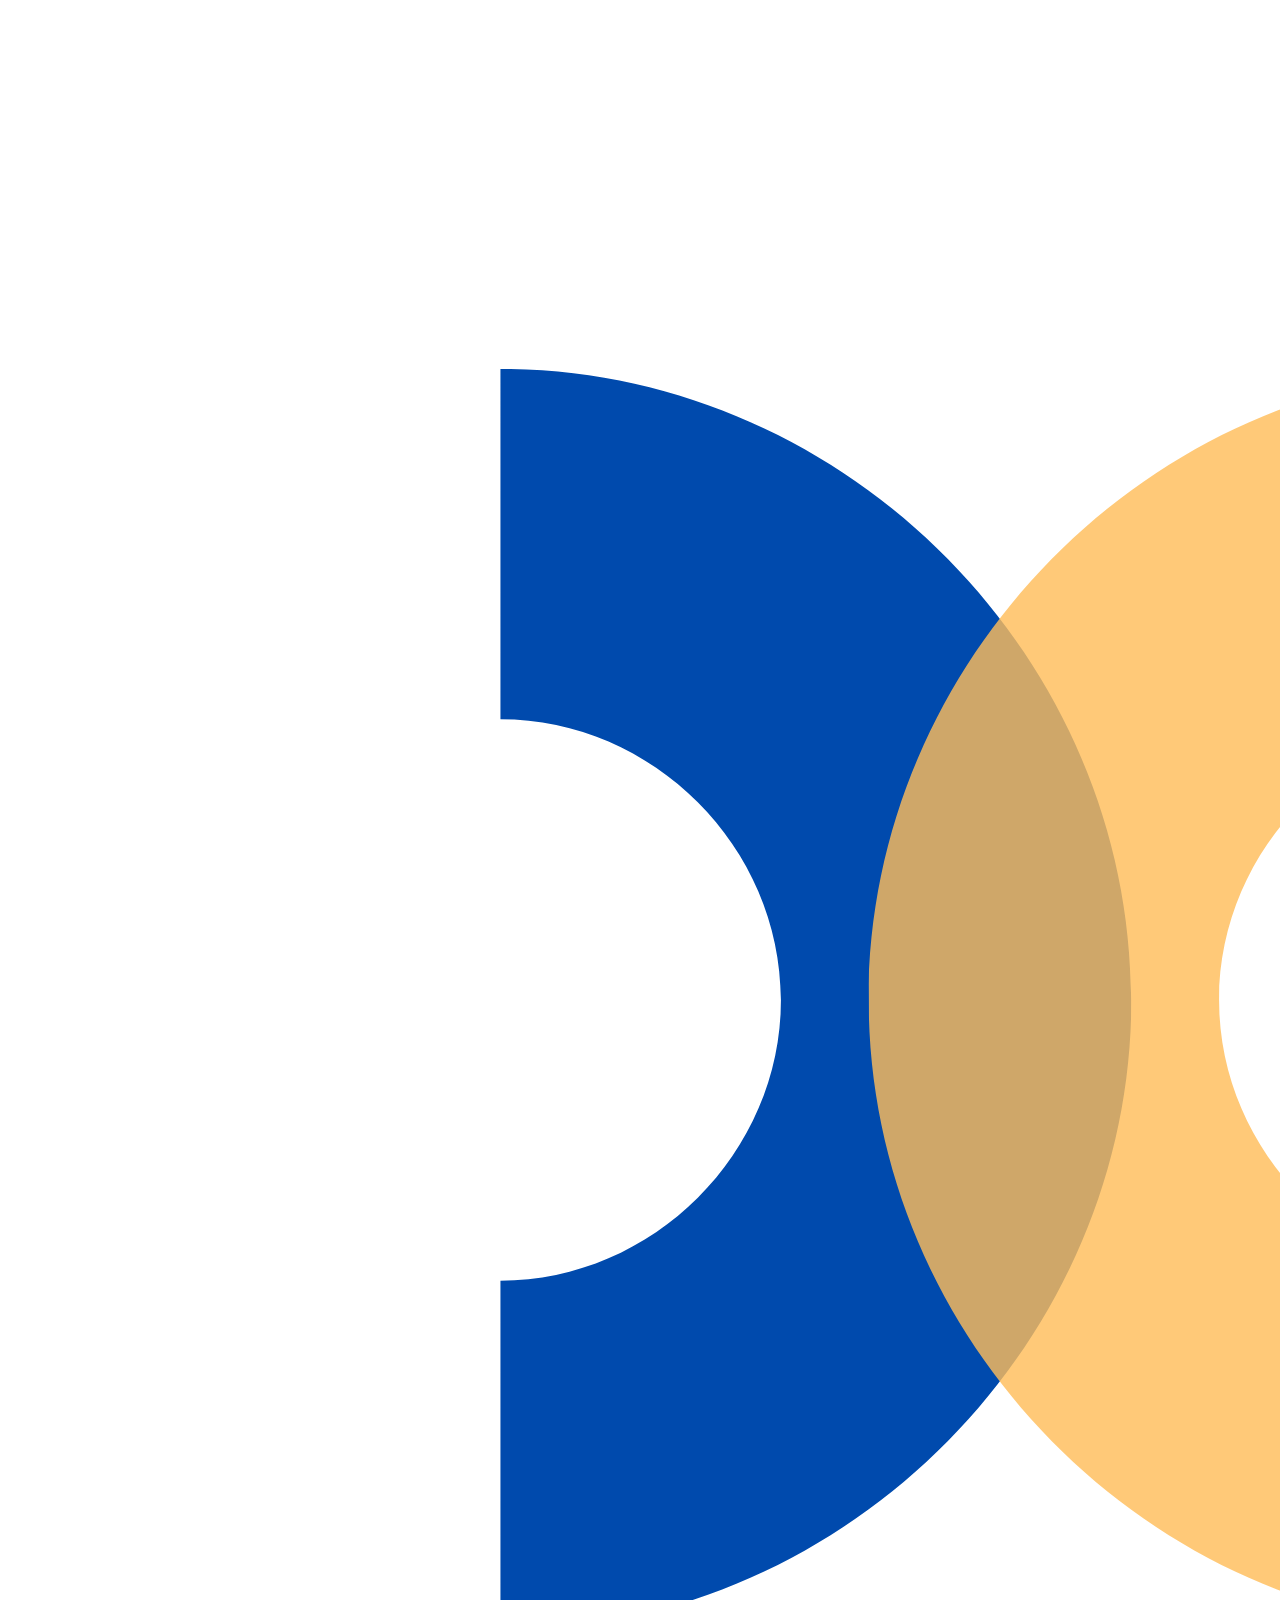
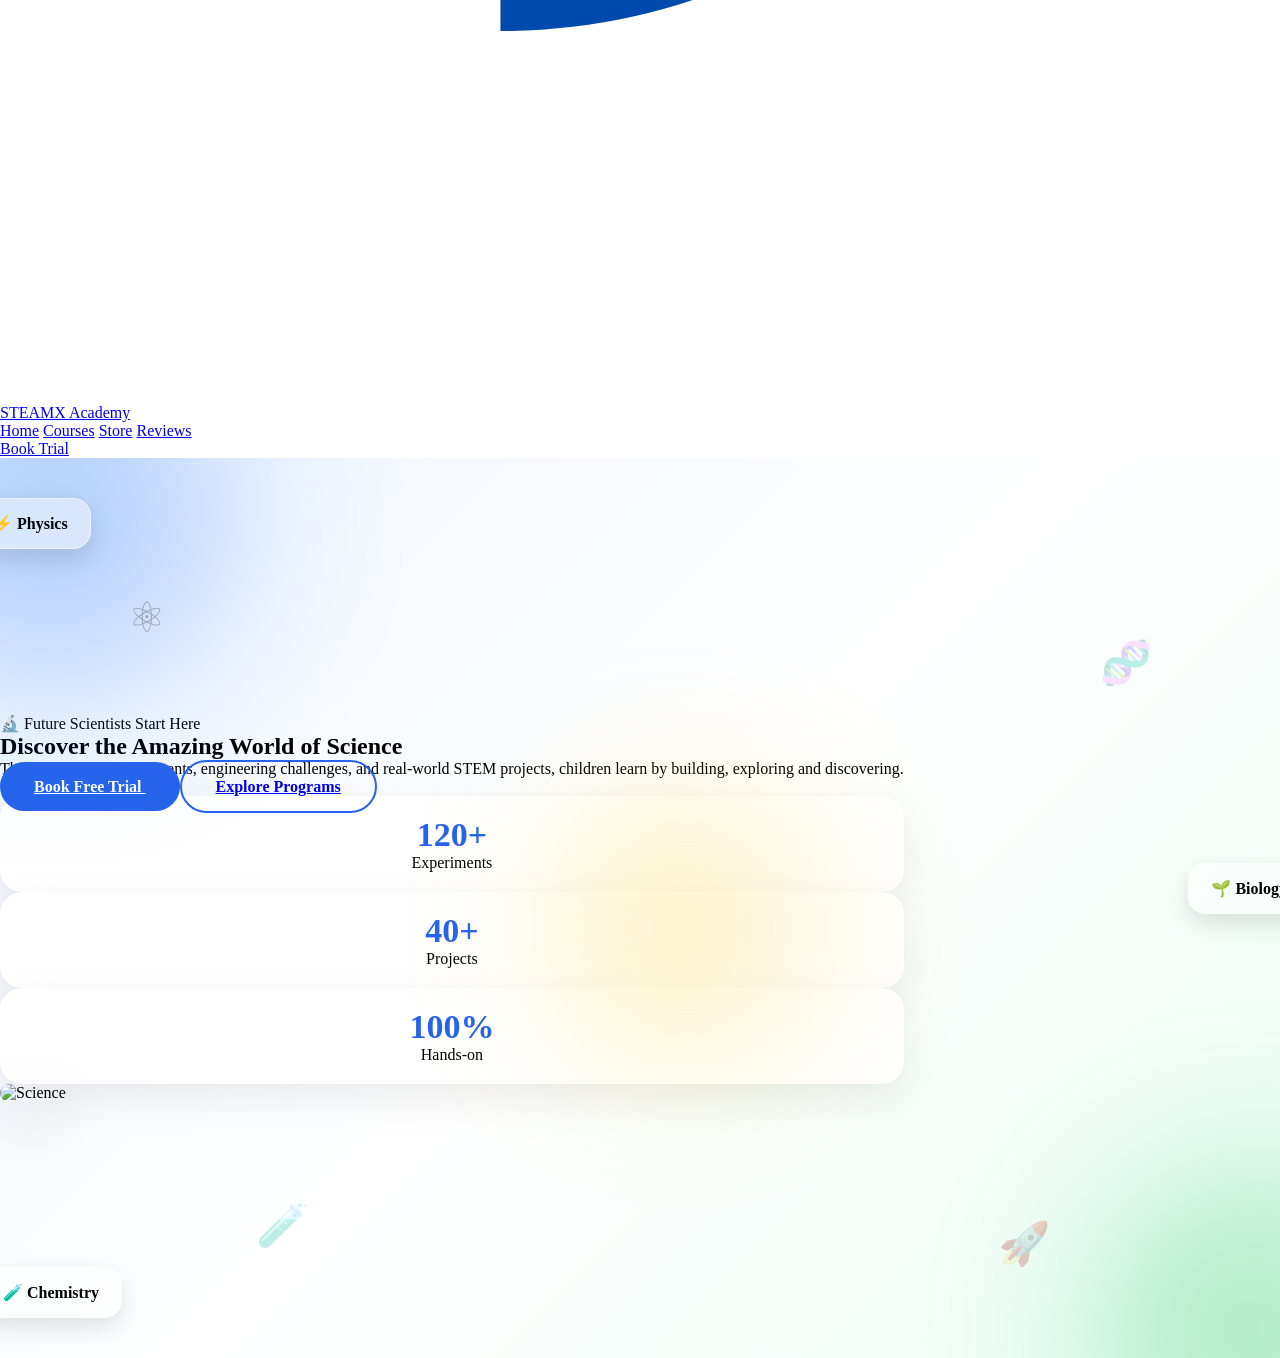
==== courses/science.html @ b26ac090 "update" ====
<!DOCTYPE html>
<html lang="en" class="scroll-smooth">

<head>

    <meta charset="UTF-8">
    <meta name="viewport" content="width=device-width, initial-scale=1.0">

    <title>Science Program | STEAMX Academy</title>

    <meta name="description"
        content="Hands-on Science learning for kids through exciting experiments, STEM challenges and engineering projects.">

    <!-- Google Font -->
    <link
        href="https://fonts.googleapis.com/css2?family=Poppins:wght@300;400;500;600;700;800&display=swap"
        rel="stylesheet">

    <!-- Tailwind -->
    <script src="https://cdn.tailwindcss.com"></script>

    <script>
        tailwind.config = {
            theme: {
                extend: {

                    fontFamily: {
                        sans: ['Poppins', 'sans-serif']
                    },

                    colors: {

                        brandBlue: {
                            50: '#eff6ff',
                            100: '#dbeafe',
                            500: '#3b82f6',
                            600: '#2563eb',
                            700: '#1d4ed8'
                        },

                        brandGreen: {
                            400: '#4ade80',
                            500: '#22c55e',
                            600: '#16a34a'
                        }

                    }

                }
            }
        }
    </script>

    <link rel="stylesheet" href="../css/styles.css">
    <link rel="stylesheet" href="../css/science.css">

</head>

<body class="font-sans bg-white text-gray-800">

<!-- ===================== NAVBAR ===================== -->

<nav class="fixed top-0 w-full bg-white/90 backdrop-blur-lg border-b border-gray-100 z-50">

<div class="max-w-7xl mx-auto px-6">

<div class="flex justify-between items-center h-20">

<a href="../index.html"
class="flex items-center gap-3">

<img src="../assets/icon.png"
class="w-12">

<span
class="font-extrabold text-2xl">

STEAMX Academy

</span>

</a>

<div class="hidden lg:flex gap-8 font-medium">

<a href="../index.html">Home</a>

<a href="../index.html#curriculum">Courses</a>

<a href="../index.html#store">Store</a>

<a href="../index.html#reviews">Reviews</a>

</div>

<a href="../index.html#booking"
class="bg-yellow-400 hover:bg-yellow-500 px-6 py-3 rounded-full font-bold">

Book Trial

</a>

</div>

</div>

</nav>

<!-- ===================== HERO ===================== -->

<section class="hero">

<div class="hero-shape one"></div>

<div class="hero-shape two"></div>

<div class="hero-shape three"></div>

<div class="floating atom">⚛</div>

<div class="floating dna">🧬</div>

<div class="floating flask">🧪</div>

<div class="floating rocket">🚀</div>

<div class="max-w-7xl mx-auto px-6">

<div class="grid lg:grid-cols-2 gap-16 items-center min-h-screen">

<!-- LEFT -->

<div>

<div class="inline-flex items-center gap-3 bg-blue-100 text-blue-700 px-5 py-2 rounded-full mb-8">

🔬 Future Scientists Start Here

</div>

<h1
class="text-5xl lg:text-7xl font-extrabold leading-tight mb-8">

Discover

the Amazing

<span class="text-brandBlue-600">

World of Science

</span>

</h1>

<p
class="text-xl text-gray-600 leading-relaxed mb-10">

Through exciting experiments,

engineering challenges,

and real-world STEM projects,

children learn by building,

exploring and discovering.

</p>

<div class="flex flex-wrap gap-5">

<a href="../index.html#booking"
class="hero-btn">

Book Free Trial

</a>

<a href="#domains"
class="hero-btn-outline">

Explore Programs

</a>

</div>

<!-- Stats -->

<div class="grid grid-cols-3 gap-6 mt-16">

<div class="stat-card">

<h2>120+</h2>

<p>Experiments</p>

</div>

<div class="stat-card">

<h2>40+</h2>

<p>Projects</p>

</div>

<div class="stat-card">

<h2>100%</h2>

<p>Hands-on</p>

</div>

</div>

</div>

<!-- RIGHT -->

<div class="relative">

<img
src="../assets/science/hero.png"
class="hero-image"
alt="Science">

<div class="glass-card top-card">

⚡ Physics

</div>

<div class="glass-card bottom-card">

🧪 Chemistry

</div>

<div class="glass-card right-card">

🌱 Biology

</div>

</div>

</div>

</div>

</section>

<script src="../js/science.js"></script>

</body>

</html>
---- css/styles.css ----
/* Custom animations */
.pulse-slow { 
    animation: pulse 2.5s cubic-bezier(0.4, 0, 0.6, 1) infinite; 
}

@keyframes pulse { 
    0%, 100% { opacity: 1; transform: scale(1); } 
    50% { opacity: .9; transform: scale(1.02); } 
}

/* Hide scrollbar for horizontal scrolling store */
.scrollbar-hide::-webkit-scrollbar { 
    display: none; 
}

.scrollbar-hide { 
    -ms-overflow-style: none; 
    scrollbar-width: none; 
}
---- css/science.css ----
*{
    margin:0;
    padding:0;
    box-sizing:border-box;
    }
    
    body{
    overflow-x:hidden;
    }
    
    .hero{
    
    position:relative;
    
    min-height:100vh;
    
    display:flex;
    
    align-items:center;
    
    overflow:hidden;
    
    background:
    linear-gradient(
    135deg,
    #eff6ff,
    #ffffff,
    #ecfdf5);
    
    }
    
    .hero-shape{
    
    position:absolute;
    
    border-radius:50%;
    
    filter:blur(90px);
    
    opacity:.35;
    
    }
    
    .one{
    
    width:350px;
    height:350px;
    
    background:#3b82f6;
    
    top:-120px;
    
    left:-120px;
    
    }
    
    .two{
    
    width:300px;
    height:300px;
    
    background:#22c55e;
    
    bottom:-120px;
    
    right:-120px;
    
    }
    
    .three{
    
    width:220px;
    height:220px;
    
    background:#facc15;
    
    top:40%;
    
    left:45%;
    
    }
    
    .hero-image{
    
    width:100%;
    
    border-radius:30px;
    
    box-shadow:0 25px 60px rgba(0,0,0,.15);
    
    animation:float 5s ease-in-out infinite;
    
    }
    
    @keyframes float{
    
    0%,100%{
    
    transform:translateY(0);
    
    }
    
    50%{
    
    transform:translateY(-15px);
    
    }
    
    }
    
    .hero-btn{
    
    background:#2563eb;
    
    color:white;
    
    padding:16px 34px;
    
    border-radius:999px;
    
    font-weight:700;
    
    transition:.3s;
    
    }
    
    .hero-btn:hover{
    
    transform:translateY(-5px);
    
    background:#1d4ed8;
    
    }
    
    .hero-btn-outline{
    
    border:2px solid #2563eb;
    
    padding:16px 34px;
    
    border-radius:999px;
    
    font-weight:700;
    
    transition:.3s;
    
    }
    
    .hero-btn-outline:hover{
    
    background:#2563eb;
    
    color:white;
    
    }
    
    .stat-card{
    
    background:white;
    
    padding:20px;
    
    border-radius:22px;
    
    box-shadow:0 15px 40px rgba(0,0,0,.08);
    
    text-align:center;
    
    }
    
    .stat-card h2{
    
    font-size:34px;
    
    font-weight:800;
    
    color:#2563eb;
    
    }
    
    .glass-card{
    
    position:absolute;
    
    padding:15px 22px;
    
    backdrop-filter:blur(15px);
    
    background:rgba(255,255,255,.45);
    
    border:1px solid rgba(255,255,255,.5);
    
    border-radius:18px;
    
    font-weight:700;
    
    box-shadow:0 10px 25px rgba(0,0,0,.12);
    
    }
    
    .top-card{
    
    top:40px;
    
    left:-30px;
    
    }
    
    .bottom-card{
    
    bottom:40px;
    
    left:-20px;
    
    }
    
    .right-card{
    
    right:-30px;
    
    top:45%;
    
    }
    
    .floating{
    
    position:absolute;
    
    font-size:42px;
    
    animation:orbit 10s linear infinite;
    
    opacity:.25;
    
    }
    
    .atom{
    
    left:10%;
    top:15%;
    }
    
    .dna{
    
    right:10%;
    top:20%;
    }
    
    .flask{
    
    left:20%;
    bottom:12%;
    }
    
    .rocket{
    
    right:18%;
    bottom:10%;
    }
    
    @keyframes orbit{
    
    50%{
    
    transform:translateY(-25px) rotate(10deg);
    
    }
    
    }
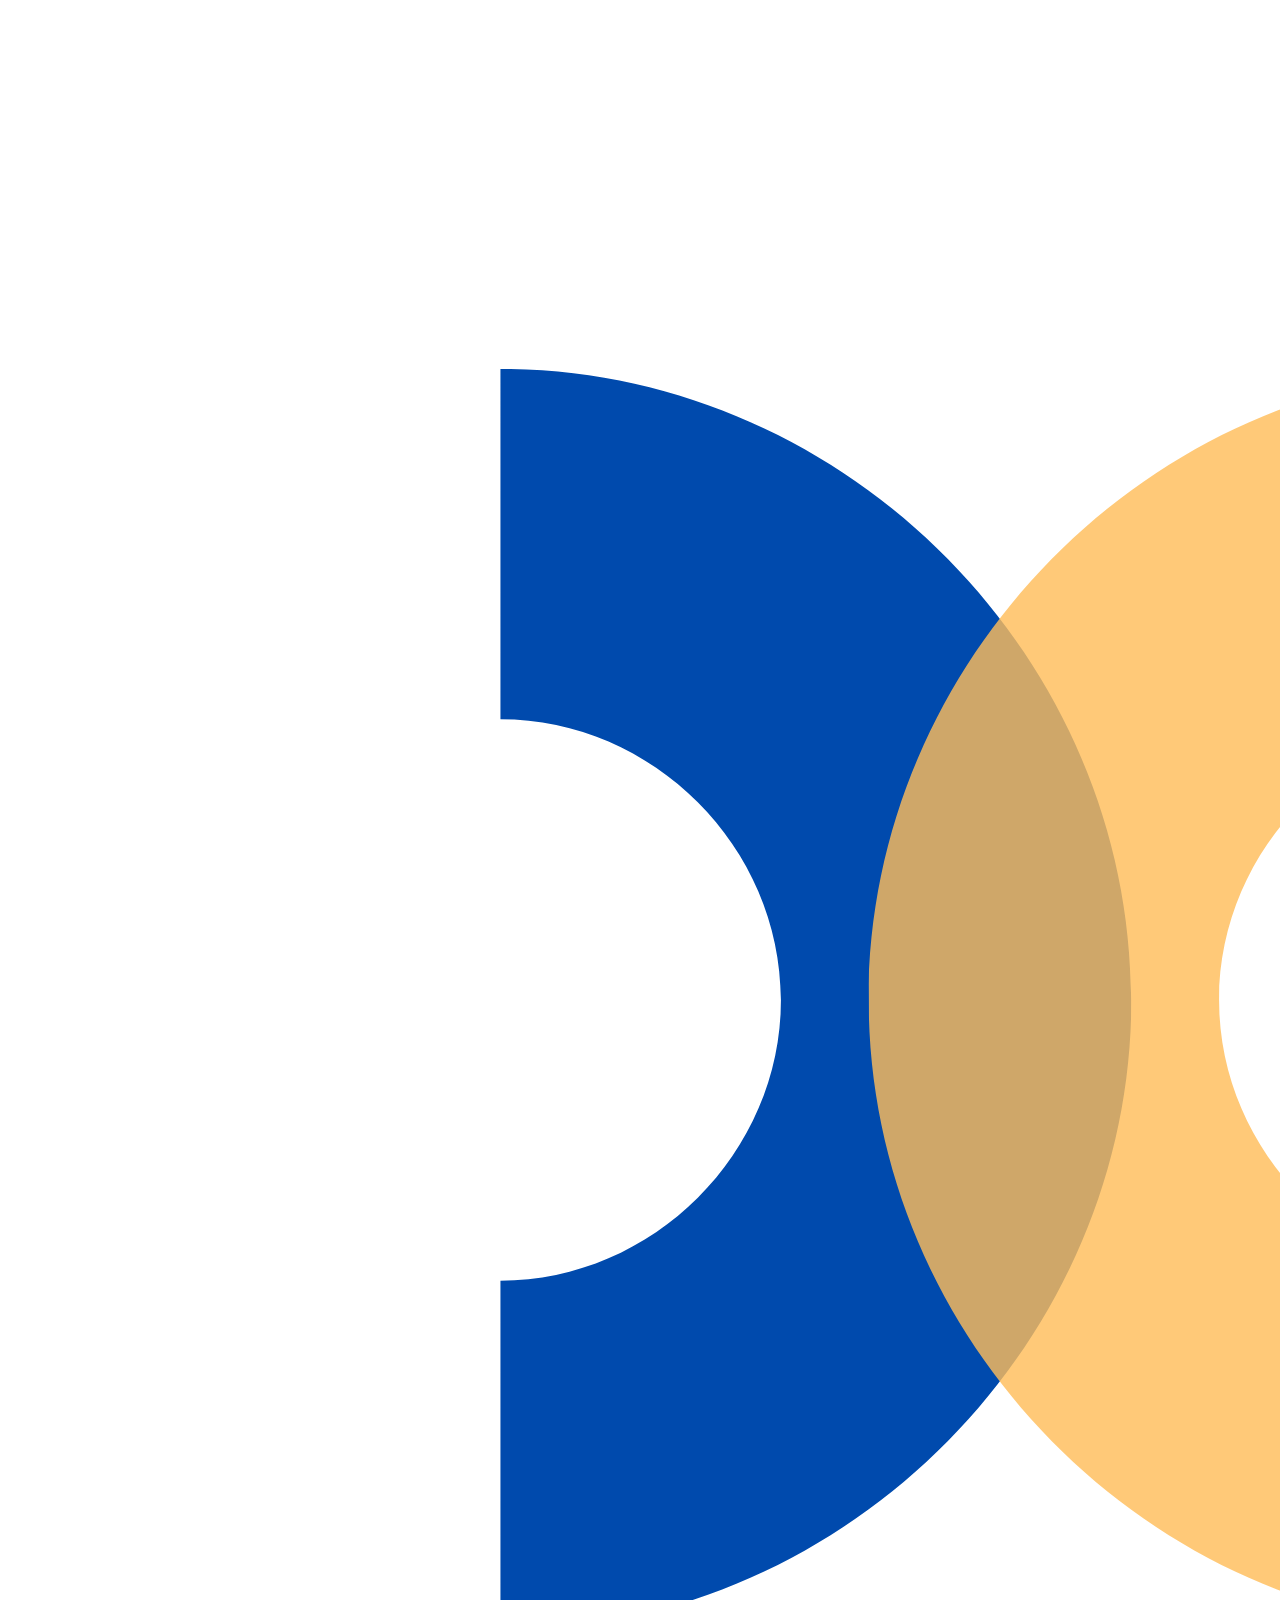
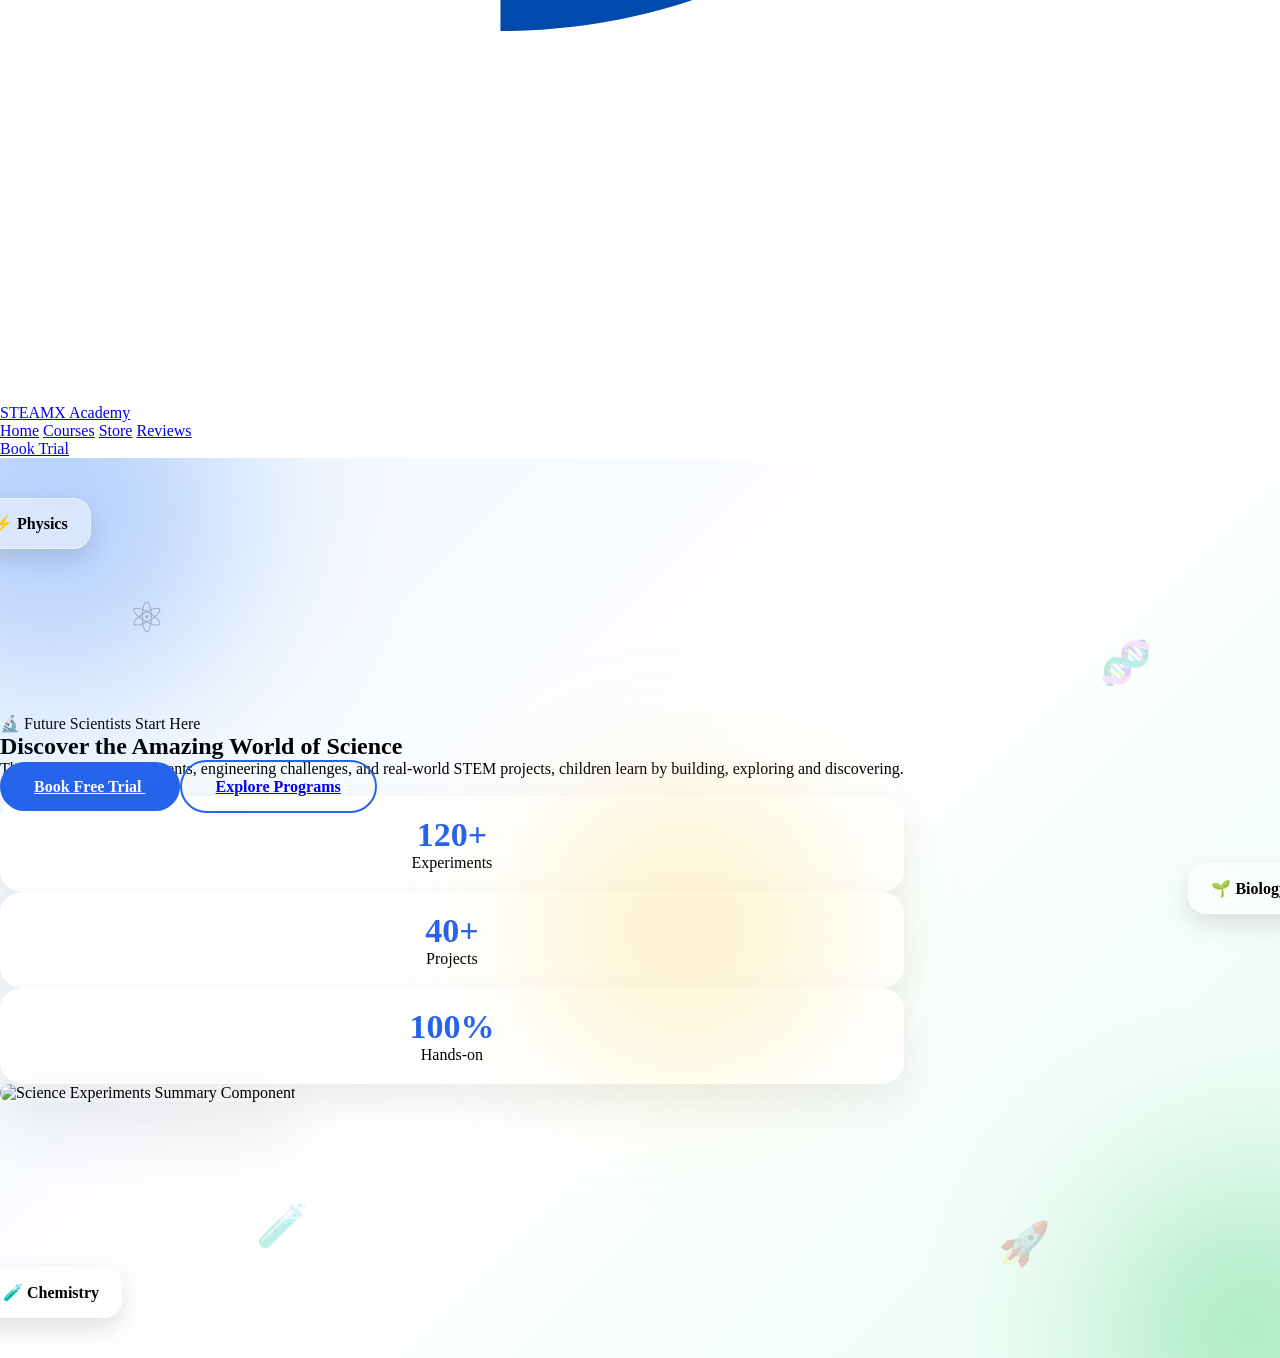
==== commit d67c02d5: "update" ====
--- a/courses/science.html
+++ b/courses/science.html
@@ -2,34 +2,25 @@
 <html lang="en" class="scroll-smooth">
 
 <head>
-
     <meta charset="UTF-8">
     <meta name="viewport" content="width=device-width, initial-scale=1.0">
-
     <title>Science Program | STEAMX Academy</title>
-
     <meta name="description"
         content="Hands-on Science learning for kids through exciting experiments, STEM challenges and engineering projects.">
 
     <!-- Google Font -->
-    <link
-        href="https://fonts.googleapis.com/css2?family=Poppins:wght@300;400;500;600;700;800&display=swap"
-        rel="stylesheet">
+    <link href="https://fonts.googleapis.com/css2?family=Poppins:wght@300;400;500;600;700;800&display=swap" rel="stylesheet">
 
     <!-- Tailwind -->
     <script src="https://cdn.tailwindcss.com"></script>
-
     <script>
         tailwind.config = {
             theme: {
                 extend: {
-
                     fontFamily: {
                         sans: ['Poppins', 'sans-serif']
                     },
-
                     colors: {
-
                         brandBlue: {
                             50: '#eff6ff',
                             100: '#dbeafe',
@@ -37,15 +28,12 @@
                             600: '#2563eb',
                             700: '#1d4ed8'
                         },
-
                         brandGreen: {
                             400: '#4ade80',
                             500: '#22c55e',
                             600: '#16a34a'
                         }
-
                     }
-
                 }
             }
         }
@@ -53,208 +41,95 @@
 
     <link rel="stylesheet" href="../css/styles.css">
     <link rel="stylesheet" href="../css/science.css">
-
 </head>
 
 <body class="font-sans bg-white text-gray-800">
 
-<!-- ===================== NAVBAR ===================== -->
+    <!-- ===================== NAVBAR ===================== -->
+    <nav class="fixed top-0 w-full bg-white/90 backdrop-blur-lg border-b border-gray-100 z-50">
+        <div class="max-w-7xl mx-auto px-6">
+            <div class="flex justify-between items-center h-20">
+                <a href="../index.html" class="flex items-center gap-3">
+                    <img src="../assets/icon.png" class="w-12" alt="logo">
+                    <span class="font-extrabold text-2xl">STEAMX Academy</span>
+                </a>
 
-<nav class="fixed top-0 w-full bg-white/90 backdrop-blur-lg border-b border-gray-100 z-50">
+                <div class="hidden lg:flex gap-8 font-medium">
+                    <a href="../index.html" class="hover:text-brandBlue-600 transition">Home</a>
+                    <a href="../index.html#curriculum" class="hover:text-brandBlue-600 transition">Courses</a>
+                    <a href="../index.html#store" class="hover:text-brandBlue-600 transition">Store</a>
+                    <a href="../index.html#reviews" class="hover:text-brandBlue-600 transition">Reviews</a>
+                </div>
 
-<div class="max-w-7xl mx-auto px-6">
+                <a href="../index.html#booking" class="bg-yellow-400 hover:bg-yellow-500 px-6 py-3 rounded-full font-bold transition">
+                    Book Trial
+                </a>
+            </div>
+        </div>
+    </nav>
 
-<div class="flex justify-between items-center h-20">
+    <!-- ===================== HERO ===================== -->
+    <section class="hero">
+        <div class="hero-shape one"></div>
+        <div class="hero-shape two"></div>
+        <div class="hero-shape three"></div>
 
-<a href="../index.html"
-class="flex items-center gap-3">
+        <div class="floating atom">⚛</div>
+        <div class="floating dna">🧬</div>
+        <div class="floating flask">🧪</div>
+        <div class="floating rocket">🚀</div>
 
-<img src="../assets/icon.png"
-class="w-12">
+        <div class="max-w-7xl mx-auto px-6 w-full">
+            <div class="grid lg:grid-cols-2 gap-16 items-center min-h-screen pt-20">
+                <!-- LEFT -->
+                <div>
+                    <div class="inline-flex items-center gap-3 bg-blue-100 text-blue-700 px-5 py-2 rounded-full mb-8 text-sm font-semibold">
+                        🔬 Future Scientists Start Here
+                    </div>
+                    <h1 class="text-5xl lg:text-7xl font-extrabold leading-tight mb-8 text-gray-900">
+                        Discover the Amazing <span class="text-brandBlue-600">World of Science</span>
+                    </h1>
+                    <p class="text-xl text-gray-600 leading-relaxed mb-10">
+                        Through exciting experiments, engineering challenges, and real-world STEM projects, children learn by building, exploring and discovering.
+                    </p>
+                    <div class="flex flex-wrap gap-5">
+                        <a href="../index.html#booking" class="hero-btn text-center">
+                            Book Free Trial
+                        </a>
+                        <a href="#domains" class="hero-btn-outline text-center">
+                            Explore Programs
+                        </a>
+                    </div>
 
-<span
-class="font-extrabold text-2xl">
+                    <!-- Stats -->
+                    <div class="grid grid-cols-3 gap-6 mt-16">
+                        <div class="stat-card">
+                            <h2>120+</h2>
+                            <p class="text-sm text-gray-500 font-medium">Experiments</p>
+                        </div>
+                        <div class="stat-card">
+                            <h2>40+</h2>
+                            <p class="text-sm text-gray-500 font-medium">Projects</p>
+                        </div>
+                        <div class="stat-card">
+                            <h2>100%</h2>
+                            <p class="text-sm text-gray-500 font-medium">Hands-on</p>
+                        </div>
+                    </div>
+                </div>
 
-STEAMX Academy
+                <!-- RIGHT -->
+                <div class="relative flex justify-center">
+                    <img src="../assets/science/hero.png" class="hero-image" alt="Science Experiments Summary Component">
+                    <div class="glass-card top-card">⚡ Physics</div>
+                    <div class="glass-card bottom-card">🧪 Chemistry</div>
+                    <div class="glass-card right-card">🌱 Biology</div>
+                </div>
+            </div>
+        </div>
+    </section>
 
-</span>
-
-</a>
-
-<div class="hidden lg:flex gap-8 font-medium">
-
-<a href="../index.html">Home</a>
-
-<a href="../index.html#curriculum">Courses</a>
-
-<a href="../index.html#store">Store</a>
-
-<a href="../index.html#reviews">Reviews</a>
-
-</div>
-
-<a href="../index.html#booking"
-class="bg-yellow-400 hover:bg-yellow-500 px-6 py-3 rounded-full font-bold">
-
-Book Trial
-
-</a>
-
-</div>
-
-</div>
-
-</nav>
-
-<!-- ===================== HERO ===================== -->
-
-<section class="hero">
-
-<div class="hero-shape one"></div>
-
-<div class="hero-shape two"></div>
-
-<div class="hero-shape three"></div>
-
-<div class="floating atom">⚛</div>
-
-<div class="floating dna">🧬</div>
-
-<div class="floating flask">🧪</div>
-
-<div class="floating rocket">🚀</div>
-
-<div class="max-w-7xl mx-auto px-6">
-
-<div class="grid lg:grid-cols-2 gap-16 items-center min-h-screen">
-
-<!-- LEFT -->
-
-<div>
-
-<div class="inline-flex items-center gap-3 bg-blue-100 text-blue-700 px-5 py-2 rounded-full mb-8">
-
-🔬 Future Scientists Start Here
-
-</div>
-
-<h1
-class="text-5xl lg:text-7xl font-extrabold leading-tight mb-8">
-
-Discover
-
-the Amazing
-
-<span class="text-brandBlue-600">
-
-World of Science
-
-</span>
-
-</h1>
-
-<p
-class="text-xl text-gray-600 leading-relaxed mb-10">
-
-Through exciting experiments,
-
-engineering challenges,
-
-and real-world STEM projects,
-
-children learn by building,
-
-exploring and discovering.
-
-</p>
-
-<div class="flex flex-wrap gap-5">
-
-<a href="../index.html#booking"
-class="hero-btn">
-
-Book Free Trial
-
-</a>
-
-<a href="#domains"
-class="hero-btn-outline">
-
-Explore Programs
-
-</a>
-
-</div>
-
-<!-- Stats -->
-
-<div class="grid grid-cols-3 gap-6 mt-16">
-
-<div class="stat-card">
-
-<h2>120+</h2>
-
-<p>Experiments</p>
-
-</div>
-
-<div class="stat-card">
-
-<h2>40+</h2>
-
-<p>Projects</p>
-
-</div>
-
-<div class="stat-card">
-
-<h2>100%</h2>
-
-<p>Hands-on</p>
-
-</div>
-
-</div>
-
-</div>
-
-<!-- RIGHT -->
-
-<div class="relative">
-
-<img
-src="../assets/science/hero.png"
-class="hero-image"
-alt="Science">
-
-<div class="glass-card top-card">
-
-⚡ Physics
-
-</div>
-
-<div class="glass-card bottom-card">
-
-🧪 Chemistry
-
-</div>
-
-<div class="glass-card right-card">
-
-🌱 Biology
-
-</div>
-
-</div>
-
-</div>
-
-</div>
-
-</section>
-
-<script src="../js/science.js"></script>
-
+    <script src="../js/science.js"></script>
 </body>
 
 </html>
--- a/css/science.css
+++ b/css/science.css
@@ -1,269 +1,165 @@
-*{
-    margin:0;
-    padding:0;
-    box-sizing:border-box;
+* {
+    margin: 0;
+    padding: 0;
+    box-sizing: border-box;
+}
+
+body {
+    overflow-x: hidden;
+}
+
+.hero {
+    position: relative;
+    min-height: 100vh;
+    display: flex;
+    align-items: center;
+    overflow: hidden;
+    background: linear-gradient(135deg, #eff6ff, #ffffff, #ecfdf5);
+}
+
+.hero-shape {
+    position: absolute;
+    border-radius: 50%;
+    filter: blur(90px);
+    opacity: .35;
+}
+
+.one {
+    width: 350px;
+    height: 350px;
+    background: #3b82f6;
+    top: -120px;
+    left: -120px;
+}
+
+.two {
+    width: 300px;
+    height: 300px;
+    background: #22c55e;
+    bottom: -120px;
+    right: -120px;
+}
+
+.three {
+    width: 220px;
+    height: 220px;
+    background: #facc15;
+    top: 40%;
+    left: 45%;
+}
+
+.hero-image {
+    width: 100%;
+    border-radius: 30px;
+    box-shadow: 0 25px 60px rgba(0,0,0,.15);
+    animation: float 5s ease-in-out infinite;
+}
+
+@keyframes float {
+    0%, 100% {
+        transform: translateY(0);
     }
-    
-    body{
-    overflow-x:hidden;
+    50% {
+        transform: translateY(-15px);
     }
-    
-    .hero{
-    
-    position:relative;
-    
-    min-height:100vh;
-    
-    display:flex;
-    
-    align-items:center;
-    
-    overflow:hidden;
-    
-    background:
-    linear-gradient(
-    135deg,
-    #eff6ff,
-    #ffffff,
-    #ecfdf5);
-    
+}
+
+.hero-btn {
+    background: #2563eb;
+    color: white;
+    padding: 16px 34px;
+    border-radius: 999px;
+    font-weight: 700;
+    transition: .3s;
+}
+
+.hero-btn:hover {
+    transform: translateY(-5px);
+    background: #1d4ed8;
+}
+
+.hero-btn-outline {
+    border: 2px solid #2563eb;
+    padding: 16px 34px;
+    border-radius: 999px;
+    font-weight: 700;
+    transition: .3s;
+}
+
+.hero-btn-outline:hover {
+    background: #2563eb;
+    color: white;
+}
+
+.stat-card {
+    background: white;
+    padding: 20px;
+    border-radius: 22px;
+    box-shadow: 0 15px 40px rgba(0,0,0,.08);
+    text-align: center;
+}
+
+.stat-card h2 {
+    font-size: 34px;
+    font-weight: 800;
+    color: #2563eb;
+}
+
+.glass-card {
+    position: absolute;
+    padding: 15px 22px;
+    backdrop-filter: blur(15px);
+    background: rgba(255,255,255,.45);
+    border: 1px solid rgba(255,255,255,.5);
+    border-radius: 18px;
+    font-weight: 700;
+    box-shadow: 0 10px 25px rgba(0,0,0,.12);
+}
+
+.top-card {
+    top: 40px;
+    left: -30px;
+}
+
+.bottom-card {
+    bottom: 40px;
+    left: -20px;
+}
+
+.right-card {
+    right: -30px;
+    top: 45%;
+}
+
+.floating {
+    position: absolute;
+    font-size: 42px;
+    animation: orbit 10s linear infinite;
+    opacity: .25;
+}
+
+.atom {
+    left: 10%;
+    top: 15%;
+}
+
+.dna {
+    right: 10%;
+    top: 20%;
+}
+
+.flask {
+    left: 20%;
+    bottom: 12%;
+}
+
+.rocket {
+    right: 18%;
+    bottom: 10%;
+}
+
+@keyframes orbit {
+    50% {
+        transform: translateY(-25px) rotate(10deg);
     }
-    
-    .hero-shape{
-    
-    position:absolute;
-    
-    border-radius:50%;
-    
-    filter:blur(90px);
-    
-    opacity:.35;
-    
-    }
-    
-    .one{
-    
-    width:350px;
-    height:350px;
-    
-    background:#3b82f6;
-    
-    top:-120px;
-    
-    left:-120px;
-    
-    }
-    
-    .two{
-    
-    width:300px;
-    height:300px;
-    
-    background:#22c55e;
-    
-    bottom:-120px;
-    
-    right:-120px;
-    
-    }
-    
-    .three{
-    
-    width:220px;
-    height:220px;
-    
-    background:#facc15;
-    
-    top:40%;
-    
-    left:45%;
-    
-    }
-    
-    .hero-image{
-    
-    width:100%;
-    
-    border-radius:30px;
-    
-    box-shadow:0 25px 60px rgba(0,0,0,.15);
-    
-    animation:float 5s ease-in-out infinite;
-    
-    }
-    
-    @keyframes float{
-    
-    0%,100%{
-    
-    transform:translateY(0);
-    
-    }
-    
-    50%{
-    
-    transform:translateY(-15px);
-    
-    }
-    
-    }
-    
-    .hero-btn{
-    
-    background:#2563eb;
-    
-    color:white;
-    
-    padding:16px 34px;
-    
-    border-radius:999px;
-    
-    font-weight:700;
-    
-    transition:.3s;
-    
-    }
-    
-    .hero-btn:hover{
-    
-    transform:translateY(-5px);
-    
-    background:#1d4ed8;
-    
-    }
-    
-    .hero-btn-outline{
-    
-    border:2px solid #2563eb;
-    
-    padding:16px 34px;
-    
-    border-radius:999px;
-    
-    font-weight:700;
-    
-    transition:.3s;
-    
-    }
-    
-    .hero-btn-outline:hover{
-    
-    background:#2563eb;
-    
-    color:white;
-    
-    }
-    
-    .stat-card{
-    
-    background:white;
-    
-    padding:20px;
-    
-    border-radius:22px;
-    
-    box-shadow:0 15px 40px rgba(0,0,0,.08);
-    
-    text-align:center;
-    
-    }
-    
-    .stat-card h2{
-    
-    font-size:34px;
-    
-    font-weight:800;
-    
-    color:#2563eb;
-    
-    }
-    
-    .glass-card{
-    
-    position:absolute;
-    
-    padding:15px 22px;
-    
-    backdrop-filter:blur(15px);
-    
-    background:rgba(255,255,255,.45);
-    
-    border:1px solid rgba(255,255,255,.5);
-    
-    border-radius:18px;
-    
-    font-weight:700;
-    
-    box-shadow:0 10px 25px rgba(0,0,0,.12);
-    
-    }
-    
-    .top-card{
-    
-    top:40px;
-    
-    left:-30px;
-    
-    }
-    
-    .bottom-card{
-    
-    bottom:40px;
-    
-    left:-20px;
-    
-    }
-    
-    .right-card{
-    
-    right:-30px;
-    
-    top:45%;
-    
-    }
-    
-    .floating{
-    
-    position:absolute;
-    
-    font-size:42px;
-    
-    animation:orbit 10s linear infinite;
-    
-    opacity:.25;
-    
-    }
-    
-    .atom{
-    
-    left:10%;
-    top:15%;
-    }
-    
-    .dna{
-    
-    right:10%;
-    top:20%;
-    }
-    
-    .flask{
-    
-    left:20%;
-    bottom:12%;
-    }
-    
-    .rocket{
-    
-    right:18%;
-    bottom:10%;
-    }
-    
-    @keyframes orbit{
-    
-    50%{
-    
-    transform:translateY(-25px) rotate(10deg);
-    
-    }
-    
-    }+}
